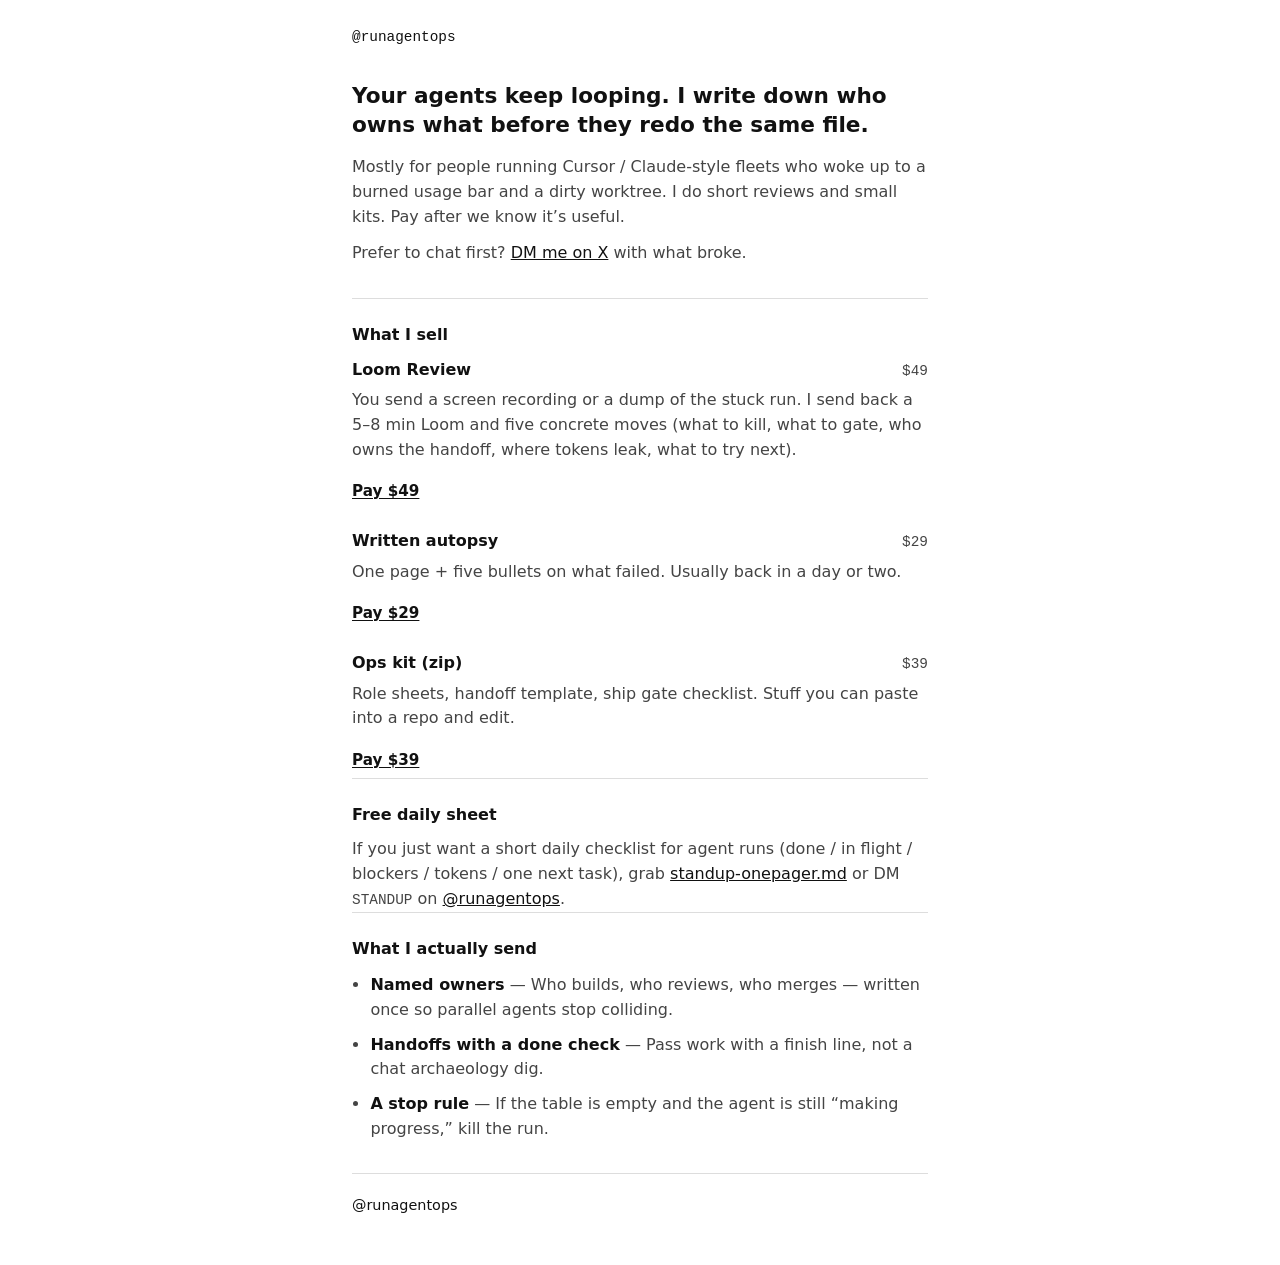
==== index.html @ 25c16921 "Personal notes page for @runagentops" ====
<!DOCTYPE html>
<html lang="en">
<head>
  <meta charset="utf-8">
  <meta name="viewport" content="width=device-width, initial-scale=1">
  <title>@runagentops</title>
  <meta name="description" content="I help when your agents loop, fight over files, or burn tokens overnight. Loom reviews, written autopsies, ops templates.">
  <meta name="theme-color" content="#ffffff">
  <meta property="og:title" content="@runagentops">
  <meta property="og:description" content="I help when your agents loop, fight over files, or burn tokens overnight.">
  <link rel="stylesheet" href="styles.css">
</head>
<body>
  <div class="wrap">
    <header class="site-header">
      <a class="brand" href="https://x.com/runagentops" target="_blank" rel="noopener noreferrer">@runagentops</a>
    </header>

    <main>
      <section class="hero" aria-labelledby="tagline">
        <h1 id="tagline">Your agents keep looping. I write down who owns what before they redo the same file.</h1>
        <p class="lede">
          Mostly for people running Cursor / Claude-style fleets who woke up to a burned usage bar
          and a dirty worktree. I do short reviews and small kits. Pay after we know it’s useful.
        </p>
        <p class="lede">
          Prefer to chat first?
          <a href="https://x.com/runagentops" target="_blank" rel="noopener noreferrer">DM me on X</a>
          with what broke.
        </p>
      </section>

      <section class="section" aria-labelledby="offers">
        <h2 id="offers">What I sell</h2>

        <article class="offer" aria-labelledby="loom-title">
          <div class="offer-top">
            <h3 id="loom-title">Loom Review</h3>
            <p class="price">$49</p>
          </div>
          <p class="offer-body">
            You send a screen recording or a dump of the stuck run.
            I send back a 5–8 min Loom and five concrete moves
            (what to kill, what to gate, who owns the handoff, where tokens leak, what to try next).
          </p>
          <a class="btn"
             href="https://shieldz.cash/pay/7MAnZmQ6hLp0QTT_bkmM"
             target="_blank"
             rel="noopener noreferrer">Pay $49</a>
        </article>

        <article class="offer" aria-labelledby="autopsy-title">
          <div class="offer-top">
            <h3 id="autopsy-title">Written autopsy</h3>
            <p class="price">$29</p>
          </div>
          <p class="offer-body">
            One page + five bullets on what failed.
            Usually back in a day or two.
          </p>
          <a class="btn"
             href="https://shieldz.cash/pay/hDsDBbfko7nWE2ZyXYlu"
             target="_blank"
             rel="noopener noreferrer">Pay $29</a>
        </article>

        <article class="offer" aria-labelledby="kit-title">
          <div class="offer-top">
            <h3 id="kit-title">Ops kit (zip)</h3>
            <p class="price">$39</p>
          </div>
          <p class="offer-body">
            Role sheets, handoff template, ship gate checklist.
            Stuff you can paste into a repo and edit.
          </p>
          <a class="btn"
             href="https://shieldz.cash/pay/UyUK4kBQc5gxqE74FLUV"
             target="_blank"
             rel="noopener noreferrer">Pay $39</a>
        </article>
      </section>

      <section class="section" aria-labelledby="standup">
        <h2 id="standup">Free daily sheet</h2>
        <p>
          If you just want a short daily checklist for agent runs
          (done / in flight / blockers / tokens / one next task),
          grab
          <a href="standup-onepager.md">standup-onepager.md</a>
          or DM <code>STANDUP</code> on
          <a href="https://x.com/runagentops" target="_blank" rel="noopener noreferrer">@runagentops</a>.
        </p>
      </section>

      <section class="section" aria-labelledby="what">
        <h2 id="what">What I actually send</h2>
        <ul class="points">
          <li>
            <strong>Named owners</strong>
            Who builds, who reviews, who merges — written once so parallel agents stop colliding.
          </li>
          <li>
            <strong>Handoffs with a done check</strong>
            Pass work with a finish line, not a chat archaeology dig.
          </li>
          <li>
            <strong>A stop rule</strong>
            If the table is empty and the agent is still “making progress,” kill the run.
          </li>
        </ul>
      </section>
    </main>

    <footer class="site-footer">
      <p><a href="https://x.com/runagentops" target="_blank" rel="noopener noreferrer">@runagentops</a></p>
    </footer>
  </div>
</body>
</html>
---- styles.css ----
/* plain personal page — system fonts, near-black on white */

:root {
  --bg: #fff;
  --ink: #111;
  --muted: #444;
  --line: #ddd;
  --max: 36rem;
  --font: system-ui, -apple-system, "Segoe UI", Roboto, Helvetica, Arial, sans-serif;
  --mono: ui-monospace, "SFMono-Regular", Menlo, Consolas, monospace;
}

*,
*::before,
*::after {
  box-sizing: border-box;
}

body {
  margin: 0;
  min-height: 100vh;
  font-family: var(--font);
  font-size: 1rem;
  line-height: 1.55;
  color: var(--ink);
  background: var(--bg);
}

a {
  color: var(--ink);
}

a:hover {
  text-decoration-thickness: 2px;
}

.wrap {
  width: min(100% - 2rem, var(--max));
  margin-inline: auto;
  padding: 1.5rem 0 3rem;
}

.site-header {
  margin-bottom: 2rem;
}

.brand {
  font-family: var(--mono);
  font-size: 0.9rem;
  text-decoration: none;
}

.brand:hover {
  text-decoration: underline;
}

.hero {
  margin-bottom: 2rem;
}

.hero h1 {
  margin: 0 0 1rem;
  font-size: 1.35rem;
  font-weight: 600;
  line-height: 1.35;
}

.lede {
  margin: 0 0 0.75rem;
  color: var(--muted);
}

.lede:last-child {
  margin-bottom: 0;
}

.section {
  margin: 0;
  padding: 1.5rem 0 0;
  border-top: 1px solid var(--line);
}

.section h2 {
  margin: 0 0 0.6rem;
  font-size: 1rem;
  font-weight: 600;
}

.section p {
  margin: 0 0 0.75rem;
  color: var(--muted);
}

.section p:last-child {
  margin-bottom: 0;
}

.offer {
  margin: 0 0 1.25rem;
  padding: 0;
}

.offer:last-child {
  margin-bottom: 0;
}

.offer-top {
  display: flex;
  align-items: baseline;
  justify-content: space-between;
  gap: 0.75rem;
  margin-bottom: 0.35rem;
}

.offer h3 {
  margin: 0;
  font-size: 1rem;
  font-weight: 600;
}

.price {
  margin: 0;
  font-family: var(--mono);
  font-size: 0.9rem;
  white-space: nowrap;
}

.offer-body {
  margin: 0 0 0.6rem;
  color: var(--muted);
}

.offer-grid {
  display: block;
}

.btn {
  display: inline-block;
  padding: 0.35rem 0;
  color: var(--ink);
  font-weight: 600;
  font-size: 0.95rem;
  text-decoration: underline;
  text-underline-offset: 0.15em;
  background: none;
  border: none;
}

.btn:hover {
  text-decoration-thickness: 2px;
}

.btn:focus-visible {
  outline: 2px solid var(--ink);
  outline-offset: 2px;
}

.points {
  margin: 0.75rem 0 0;
  padding: 0 0 0 1.15rem;
  color: var(--muted);
}

.points li {
  margin: 0 0 0.6rem;
}

.points li:last-child {
  margin-bottom: 0;
}

.points strong {
  color: var(--ink);
  font-weight: 600;
}

.points strong::after {
  content: " — ";
  font-weight: 400;
  color: var(--muted);
}

.site-footer {
  margin-top: 2rem;
  padding-top: 1.25rem;
  border-top: 1px solid var(--line);
  font-size: 0.9rem;
}

.site-footer p {
  margin: 0;
}

.site-footer a {
  text-decoration: none;
}

.site-footer a:hover {
  text-decoration: underline;
}

code {
  font-family: var(--mono);
  font-size: 0.9em;
}
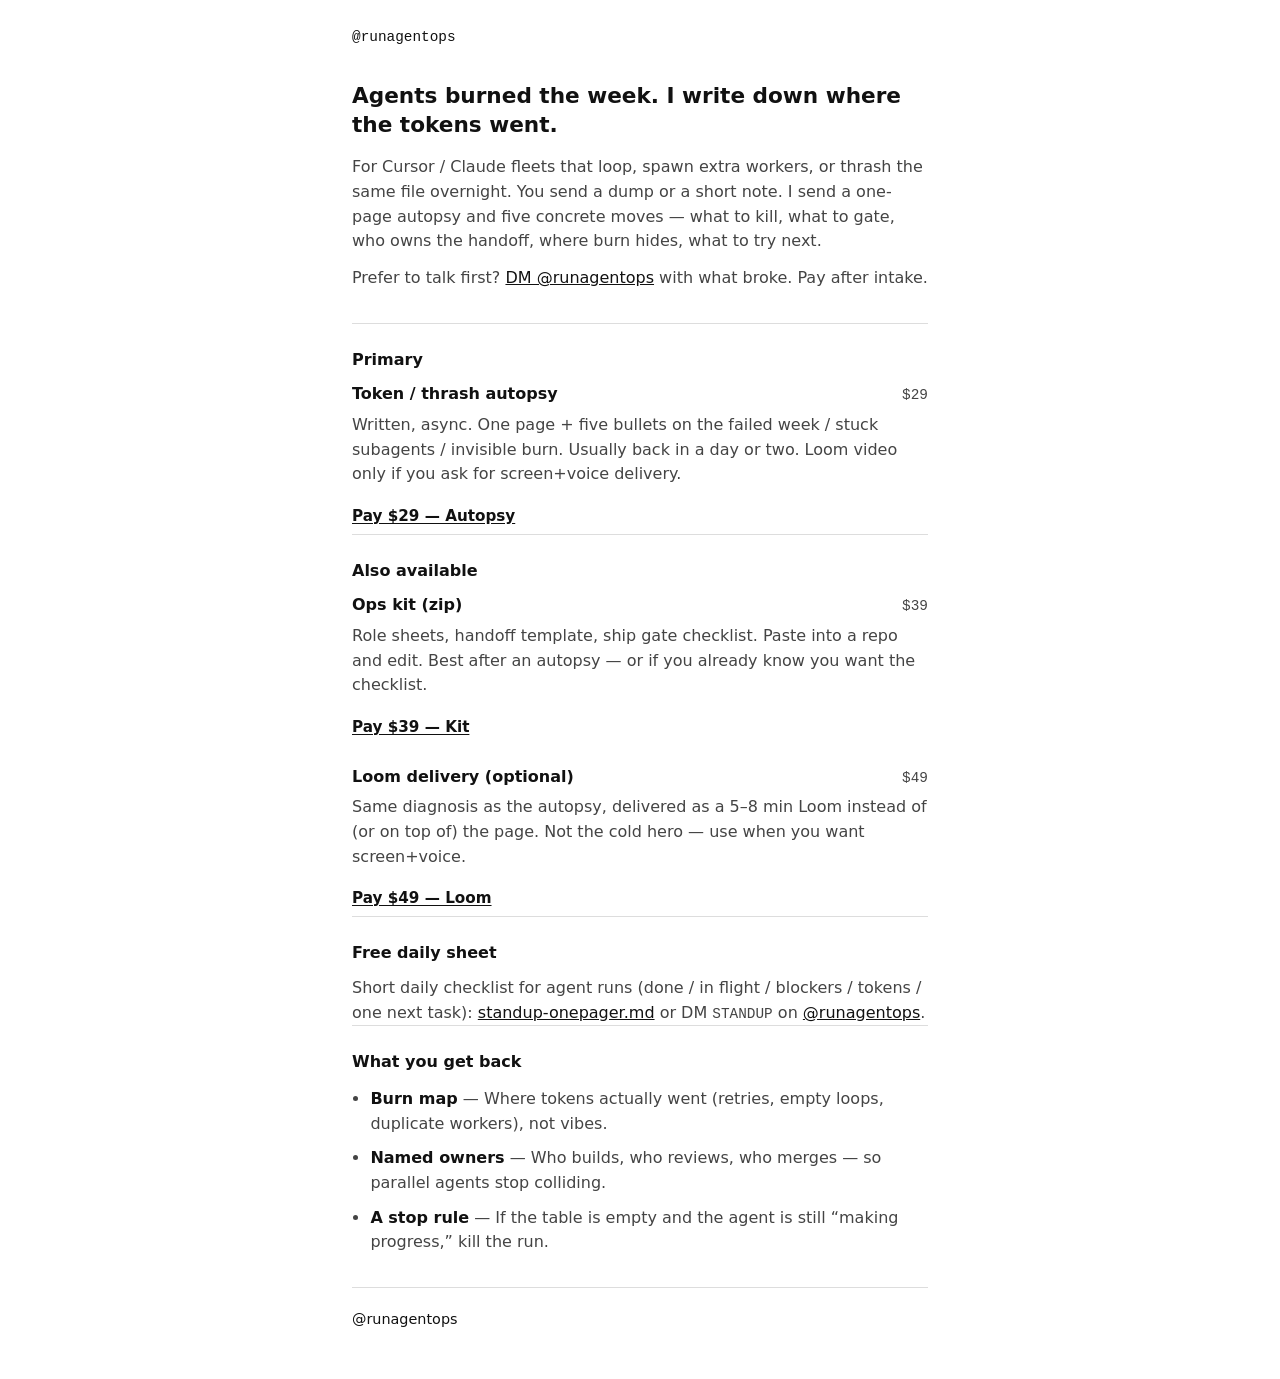
==== commit 7ef39a74: "Lead with Autopsy $29 (token/thrash), demote Loom" ====
--- a/index.html
+++ b/index.html
@@ -3,11 +3,11 @@
 <head>
   <meta charset="utf-8">
   <meta name="viewport" content="width=device-width, initial-scale=1">
-  <title>@runagentops</title>
-  <meta name="description" content="I help when your agents loop, fight over files, or burn tokens overnight. Loom reviews, written autopsies, ops templates.">
+  <title>@runagentops — Token / thrash autopsy</title>
+  <meta name="description" content="Written Agent Autopsy $29: when Cursor/Claude fleets burn tokens, loop, or thrash overnight. One page + five fixes. Loom optional.">
   <meta name="theme-color" content="#ffffff">
-  <meta property="og:title" content="@runagentops">
-  <meta property="og:description" content="I help when your agents loop, fight over files, or burn tokens overnight.">
+  <meta property="og:title" content="@runagentops — Token / thrash autopsy $29">
+  <meta property="og:description" content="Written autopsy when agents burn tokens or thrash. One page + five concrete fixes.">
   <link rel="stylesheet" href="styles.css">
 </head>
 <body>
@@ -18,51 +18,40 @@
 
     <main>
       <section class="hero" aria-labelledby="tagline">
-        <h1 id="tagline">Your agents keep looping. I write down who owns what before they redo the same file.</h1>
+        <h1 id="tagline">Agents burned the week. I write down where the tokens went.</h1>
         <p class="lede">
-          Mostly for people running Cursor / Claude-style fleets who woke up to a burned usage bar
-          and a dirty worktree. I do short reviews and small kits. Pay after we know it’s useful.
+          For Cursor / Claude fleets that loop, spawn extra workers, or thrash the same file overnight.
+          You send a dump or a short note. I send a one-page autopsy and five concrete moves —
+          what to kill, what to gate, who owns the handoff, where burn hides, what to try next.
         </p>
         <p class="lede">
-          Prefer to chat first?
-          <a href="https://x.com/runagentops" target="_blank" rel="noopener noreferrer">DM me on X</a>
-          with what broke.
+          Prefer to talk first?
+          <a href="https://x.com/runagentops" target="_blank" rel="noopener noreferrer">DM @runagentops</a>
+          with what broke. Pay after intake.
         </p>
       </section>
 
-      <section class="section" aria-labelledby="offers">
-        <h2 id="offers">What I sell</h2>
-
-        <article class="offer" aria-labelledby="loom-title">
-          <div class="offer-top">
-            <h3 id="loom-title">Loom Review</h3>
-            <p class="price">$49</p>
-          </div>
-          <p class="offer-body">
-            You send a screen recording or a dump of the stuck run.
-            I send back a 5–8 min Loom and five concrete moves
-            (what to kill, what to gate, who owns the handoff, where tokens leak, what to try next).
-          </p>
-          <a class="btn"
-             href="https://shieldz.cash/pay/7MAnZmQ6hLp0QTT_bkmM"
-             target="_blank"
-             rel="noopener noreferrer">Pay $49</a>
-        </article>
+      <section class="section" aria-labelledby="primary">
+        <h2 id="primary">Primary</h2>
 
         <article class="offer" aria-labelledby="autopsy-title">
           <div class="offer-top">
-            <h3 id="autopsy-title">Written autopsy</h3>
+            <h3 id="autopsy-title">Token / thrash autopsy</h3>
             <p class="price">$29</p>
           </div>
           <p class="offer-body">
-            One page + five bullets on what failed.
-            Usually back in a day or two.
+            Written, async. One page + five bullets on the failed week / stuck subagents / invisible burn.
+            Usually back in a day or two. Loom video only if you ask for screen+voice delivery.
           </p>
           <a class="btn"
              href="https://shieldz.cash/pay/hDsDBbfko7nWE2ZyXYlu"
              target="_blank"
-             rel="noopener noreferrer">Pay $29</a>
+             rel="noopener noreferrer">Pay $29 — Autopsy</a>
         </article>
+      </section>
+
+      <section class="section" aria-labelledby="also">
+        <h2 id="also">Also available</h2>
 
         <article class="offer" aria-labelledby="kit-title">
           <div class="offer-top">
@@ -71,21 +60,35 @@
           </div>
           <p class="offer-body">
             Role sheets, handoff template, ship gate checklist.
-            Stuff you can paste into a repo and edit.
+            Paste into a repo and edit. Best after an autopsy — or if you already know you want the checklist.
           </p>
           <a class="btn"
              href="https://shieldz.cash/pay/UyUK4kBQc5gxqE74FLUV"
              target="_blank"
-             rel="noopener noreferrer">Pay $39</a>
+             rel="noopener noreferrer">Pay $39 — Kit</a>
+        </article>
+
+        <article class="offer" aria-labelledby="loom-title">
+          <div class="offer-top">
+            <h3 id="loom-title">Loom delivery (optional)</h3>
+            <p class="price">$49</p>
+          </div>
+          <p class="offer-body">
+            Same diagnosis as the autopsy, delivered as a 5–8 min Loom instead of (or on top of) the page.
+            Not the cold hero — use when you want screen+voice.
+          </p>
+          <a class="btn"
+             href="https://shieldz.cash/pay/7MAnZmQ6hLp0QTT_bkmM"
+             target="_blank"
+             rel="noopener noreferrer">Pay $49 — Loom</a>
         </article>
       </section>
 
       <section class="section" aria-labelledby="standup">
         <h2 id="standup">Free daily sheet</h2>
         <p>
-          If you just want a short daily checklist for agent runs
-          (done / in flight / blockers / tokens / one next task),
-          grab
+          Short daily checklist for agent runs
+          (done / in flight / blockers / tokens / one next task):
           <a href="standup-onepager.md">standup-onepager.md</a>
           or DM <code>STANDUP</code> on
           <a href="https://x.com/runagentops" target="_blank" rel="noopener noreferrer">@runagentops</a>.
@@ -93,15 +96,15 @@
       </section>
 
       <section class="section" aria-labelledby="what">
-        <h2 id="what">What I actually send</h2>
+        <h2 id="what">What you get back</h2>
         <ul class="points">
           <li>
-            <strong>Named owners</strong>
-            Who builds, who reviews, who merges — written once so parallel agents stop colliding.
+            <strong>Burn map</strong>
+            Where tokens actually went (retries, empty loops, duplicate workers), not vibes.
           </li>
           <li>
-            <strong>Handoffs with a done check</strong>
-            Pass work with a finish line, not a chat archaeology dig.
+            <strong>Named owners</strong>
+            Who builds, who reviews, who merges — so parallel agents stop colliding.
           </li>
           <li>
             <strong>A stop rule</strong>
